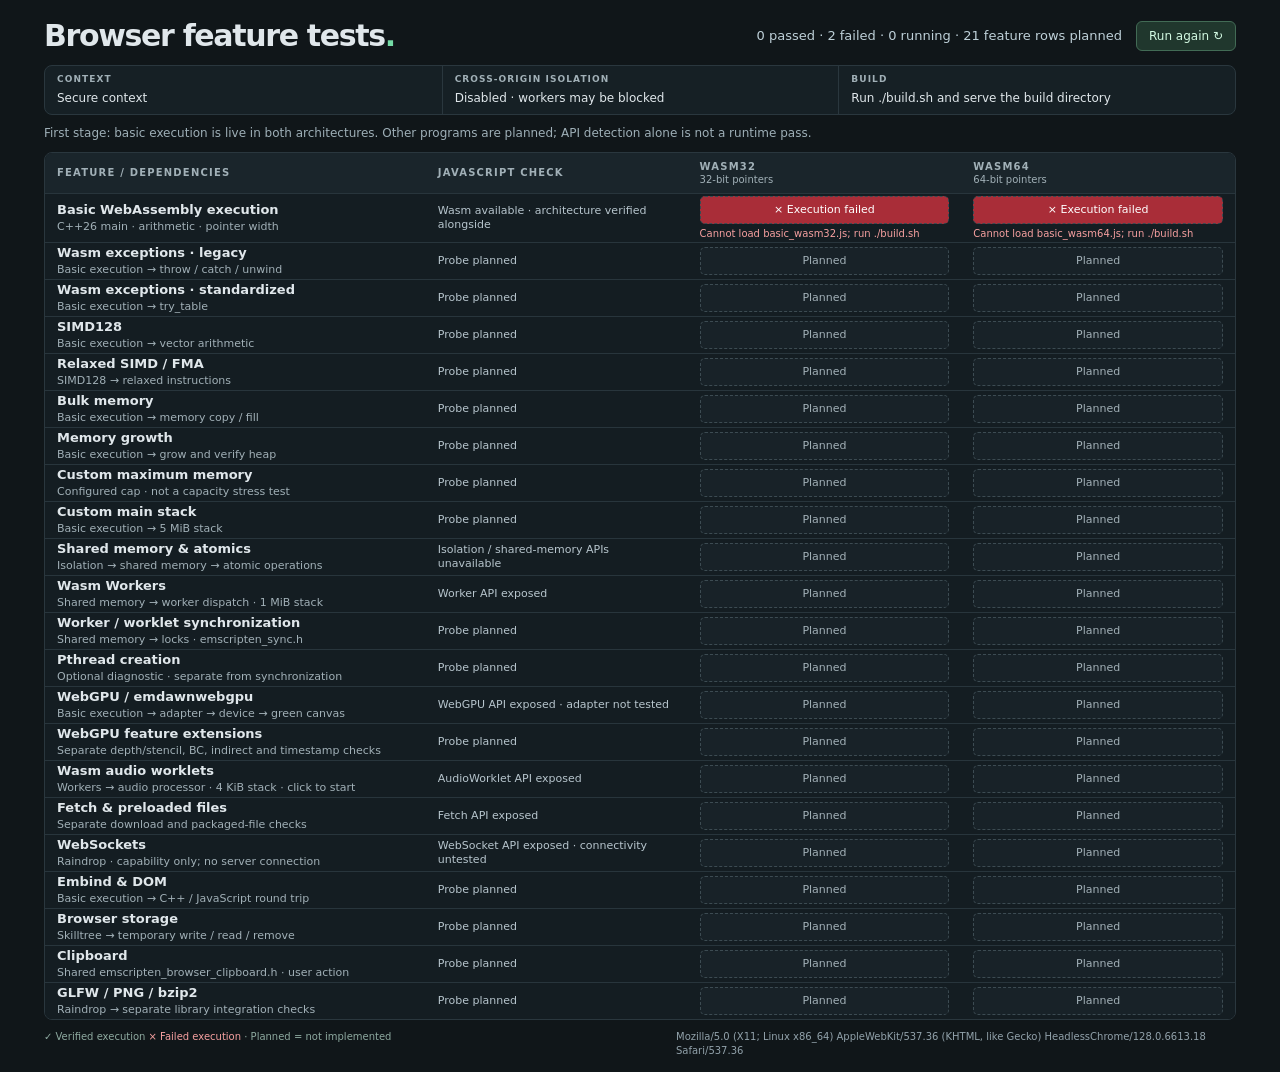
==== html/index.html @ 1ac699ba "initial feature test harness" ====
<!doctype html>
<html lang="en">
  <head>
    <meta charset="utf-8">
    <meta name="viewport" content="width=device-width, initial-scale=1">
    <title>Browser feature tests</title>
    <link rel="stylesheet" href="style.css">
    <script defer src="build-info.js"></script>
    <script defer src="checklist.js"></script>
    <script defer src="smoke.js"></script>
  </head>
  <body>
    <main>
      <header>
        <h1>Browser feature tests<span class="dot">.</span></h1>
        <div class="toolbar"><p id="summary" aria-live="polite">Preparing tests…</p><button id="rerun" type="button">Run again ↻</button></div>
      </header>
      <section class="environment" aria-label="Environment">
        <div><span class="label">CONTEXT</span><strong id="context">Checking…</strong></div>
        <div><span class="label">CROSS-ORIGIN ISOLATION</span><strong id="isolation">Checking…</strong></div>
        <div><span class="label">BUILD</span><strong id="build">Not built</strong></div>
      </section>
      <p class="note">First stage: basic execution is live in both architectures. Other programs are planned; API detection alone is not a runtime pass.</p>
      <div class="table-scroll">
        <table>
          <caption class="sr-only">Feature detection and independent wasm32 and wasm64 execution results</caption>
          <thead><tr><th scope="col">FEATURE / DEPENDENCIES</th><th scope="col">JAVASCRIPT CHECK</th><th scope="col">WASM32 <span>32-bit pointers</span></th><th scope="col">WASM64 <span>64-bit pointers</span></th></tr></thead>
          <tbody id="tests"></tbody>
        </table>
      </div>
      <footer><span>✓ Verified execution <span class="legend-fail">× Failed execution</span> · Planned = not implemented</span><span id="browser"></span></footer>
      <noscript>JavaScript must be enabled to run these checks.</noscript>
    </main>
  </body>
</html>
---- html/style.css ----
:root { color-scheme: dark; font-family: system-ui, sans-serif; color: #e0e7eb; background: #101619; }
* { box-sizing: border-box; }
body { margin: 0; }
main { max-width: 1240px; padding: 18px 24px 14px; margin: auto; }
.label, th { font-size: 10px; letter-spacing: .12em; font-weight: 650; color: #a1b0b7; }
header { display: flex; align-items: center; justify-content: space-between; gap: 12px; flex-wrap: wrap; margin-bottom: 12px; }
h1 { font-size: clamp(24px, 3vw, 30px); font-weight: 650; letter-spacing: -.045em; margin: 0; }
.dot { color: #74dba6; }
.toolbar { display: flex; align-items: center; justify-content: space-between; margin: 0; gap: 14px; }
#summary { font-size: 13px; color: #bed0d8; margin: 0; }
button { background: #20372d; border: 1px solid #426b55; color: #d2f9e2; border-radius: 6px; padding: 7px 12px; cursor: pointer; font: inherit; font-size: 12px; }
button:hover { background: #2b493b; }
button:focus-visible { outline: 2px solid #8fecb9; outline-offset: 3px; }
.environment { display: grid; grid-template-columns: 1fr 1fr 1fr; border: 1px solid #2a373e; border-radius: 8px; background: #162025; }
.environment > div { padding: 8px 12px; }
.environment > div + div { border-left: 1px solid #2a373e; }
.label { display: block; margin-bottom: 3px; font-size: 9px; }
strong { font-size: 12px; font-weight: 500; }
.note { font-size: 12px; color: #9eafb7; margin: 10px 0; line-height: 1.4; }
.table-scroll { overflow-x: auto; border: 1px solid #2a373e; border-radius: 8px; }
table { width: 100%; border-collapse: collapse; table-layout: fixed; min-width: 720px; }
th { text-align: left; padding: 8px 12px; background: #1a252b; }
th:first-child { width: 32%; } th:nth-child(2) { width: 22%; }
th span { display: block; font-weight: 400; letter-spacing: 0; color: #a1b0b7; margin-top: 2px; }
td { border-top: 1px solid #28353c; padding: 2px 12px; vertical-align: middle; background: #141d22; }
.feature { font-size: 13px; font-weight: 550; line-height: 1.25; margin-bottom: 2px; }
.description { font-size: 11px; color: #a1b0b7; line-height: 1.25; }
.detection { font-size: 11px; line-height: 1.3; color: #b7c5cd; }
.detected { color: #87dbad; }
.preview { height: 28px; border: 1px dashed #3c4b52; border-radius: 5px; color: #a3b1b8; display: grid; place-items: center; font-size: 11px; background: #182228; }
iframe { display: block; width: 100%; height: 28px; border: 0; border-radius: 5px; background: #20312a; }
.result { font-size: 10px; color: #a8bac3; line-height: 1.3; margin-top: 3px; overflow-wrap: anywhere; }
.result.failed, .legend-fail { color: #f6a0a0; }
footer { display: flex; flex-wrap: wrap; gap: 8px; justify-content: space-between; color: #8eaaa0; font-size: 10px; padding-top: 10px; line-height: 1.4; }
#browser { color: #92a2ab; max-width: 560px; }
.sr-only { position: absolute; width: 1px; height: 1px; overflow: hidden; clip-path: inset(50%); }
@media(max-width: 650px) { main { padding: 14px 12px; } .environment { grid-template-columns: 1fr; } .environment > div + div { border-left: 0; border-top: 1px solid #2a373e; } }
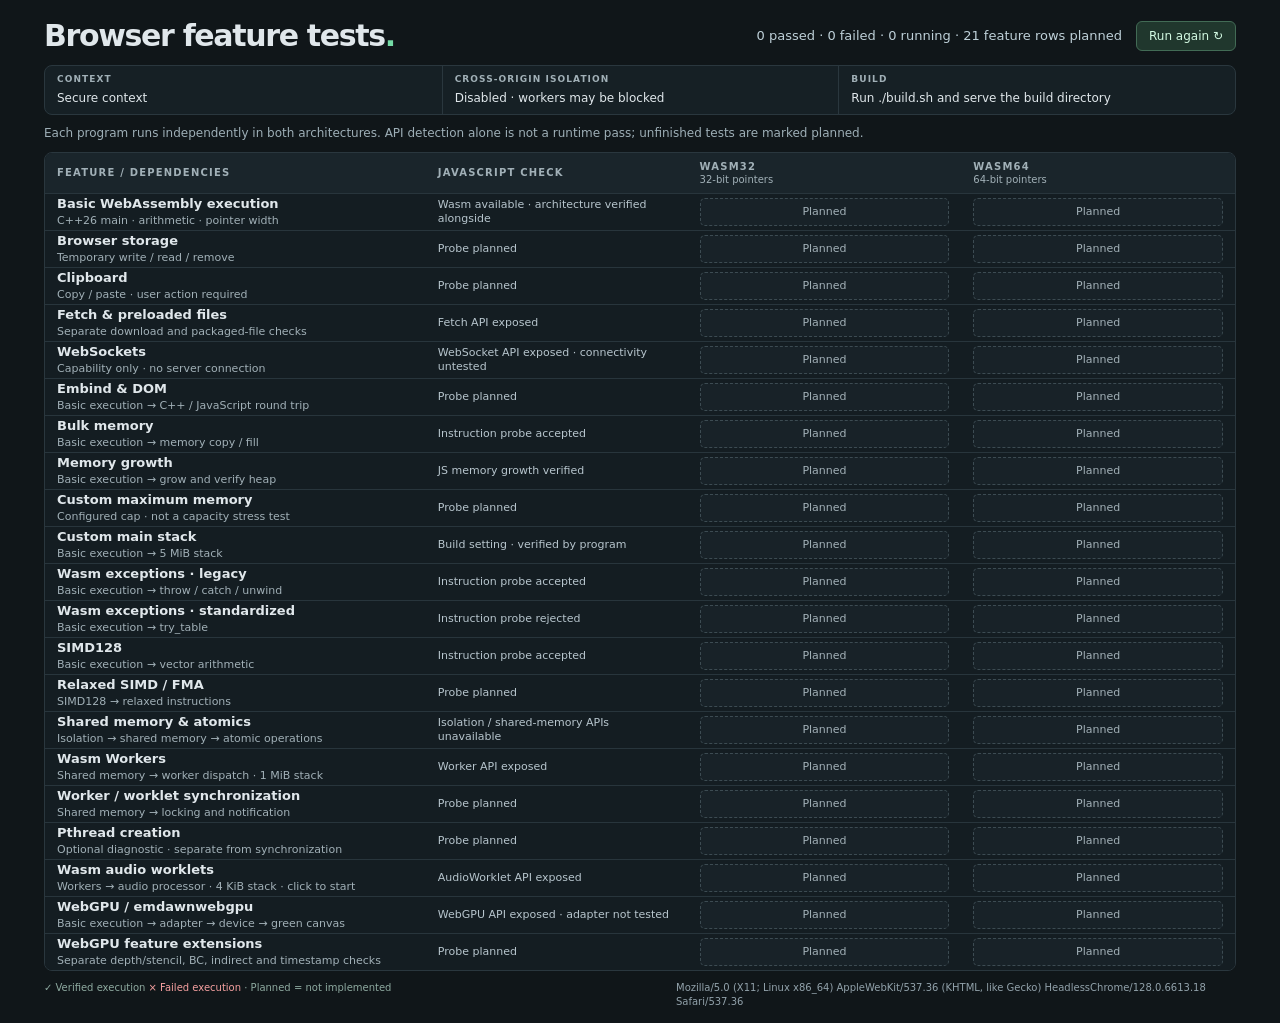
==== commit c0d1ed50: "add more tests" ====
--- a/html/index.html
+++ b/html/index.html
@@ -6,6 +6,7 @@
     <title>Browser feature tests</title>
     <link rel="stylesheet" href="style.css">
     <script defer src="build-info.js"></script>
+    <script defer src="test-list.js"></script>
     <script defer src="checklist.js"></script>
     <script defer src="smoke.js"></script>
   </head>
@@ -20,7 +21,7 @@
         <div><span class="label">CROSS-ORIGIN ISOLATION</span><strong id="isolation">Checking…</strong></div>
         <div><span class="label">BUILD</span><strong id="build">Not built</strong></div>
       </section>
-      <p class="note">First stage: basic execution is live in both architectures. Other programs are planned; API detection alone is not a runtime pass.</p>
+      <p class="note">Each program runs independently in both architectures. API detection alone is not a runtime pass; unfinished tests are marked planned.</p>
       <div class="table-scroll">
         <table>
           <caption class="sr-only">Feature detection and independent wasm32 and wasm64 execution results</caption>
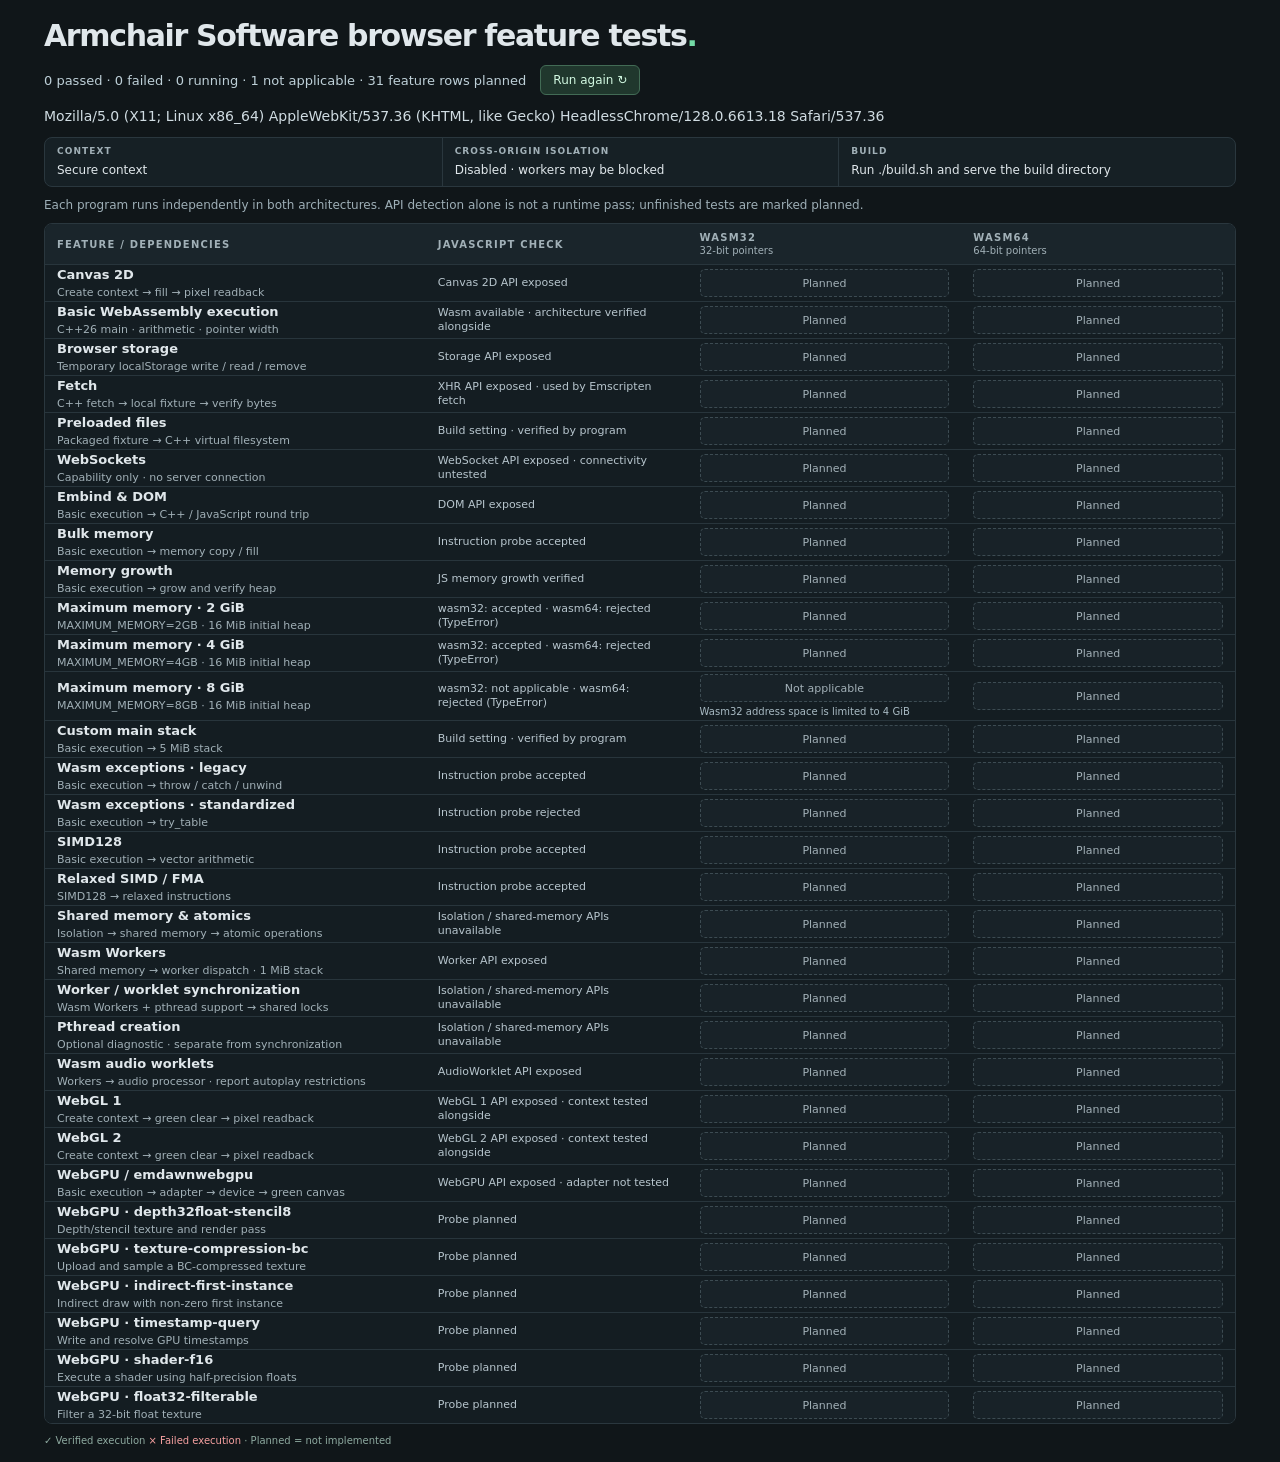
==== commit 7973c8e2: "more tests, adjust layout" ====
--- a/html/index.html
+++ b/html/index.html
@@ -3,7 +3,7 @@
   <head>
     <meta charset="utf-8">
     <meta name="viewport" content="width=device-width, initial-scale=1">
-    <title>Browser feature tests</title>
+    <title>Armchair Software browser feature tests</title>
     <link rel="stylesheet" href="style.css">
     <script defer src="build-info.js"></script>
     <script defer src="test-list.js"></script>
@@ -13,9 +13,10 @@
   <body>
     <main>
       <header>
-        <h1>Browser feature tests<span class="dot">.</span></h1>
+        <h1>Armchair Software browser feature tests<span class="dot">.</span></h1>
         <div class="toolbar"><p id="summary" aria-live="polite">Preparing tests…</p><button id="rerun" type="button">Run again ↻</button></div>
       </header>
+      <p id="browser" aria-label="Browser user agent"></p>
       <section class="environment" aria-label="Environment">
         <div><span class="label">CONTEXT</span><strong id="context">Checking…</strong></div>
         <div><span class="label">CROSS-ORIGIN ISOLATION</span><strong id="isolation">Checking…</strong></div>
@@ -29,7 +30,7 @@
           <tbody id="tests"></tbody>
         </table>
       </div>
-      <footer><span>✓ Verified execution <span class="legend-fail">× Failed execution</span> · Planned = not implemented</span><span id="browser"></span></footer>
+      <footer><span>✓ Verified execution <span class="legend-fail">× Failed execution</span> · Planned = not implemented</span></footer>
       <noscript>JavaScript must be enabled to run these checks.</noscript>
     </main>
   </body>
--- a/html/style.css
+++ b/html/style.css
@@ -32,6 +32,6 @@
 .result { font-size: 10px; color: #a8bac3; line-height: 1.3; margin-top: 3px; overflow-wrap: anywhere; }
 .result.failed, .legend-fail { color: #f6a0a0; }
 footer { display: flex; flex-wrap: wrap; gap: 8px; justify-content: space-between; color: #8eaaa0; font-size: 10px; padding-top: 10px; line-height: 1.4; }
-#browser { color: #92a2ab; max-width: 560px; }
+#browser { color: #d0dce2; font-size: 14px; font-weight: 500; line-height: 1.4; margin: 0 0 10px; overflow-wrap: anywhere; }
 .sr-only { position: absolute; width: 1px; height: 1px; overflow: hidden; clip-path: inset(50%); }
 @media(max-width: 650px) { main { padding: 14px 12px; } .environment { grid-template-columns: 1fr; } .environment > div + div { border-left: 0; border-top: 1px solid #2a373e; } }
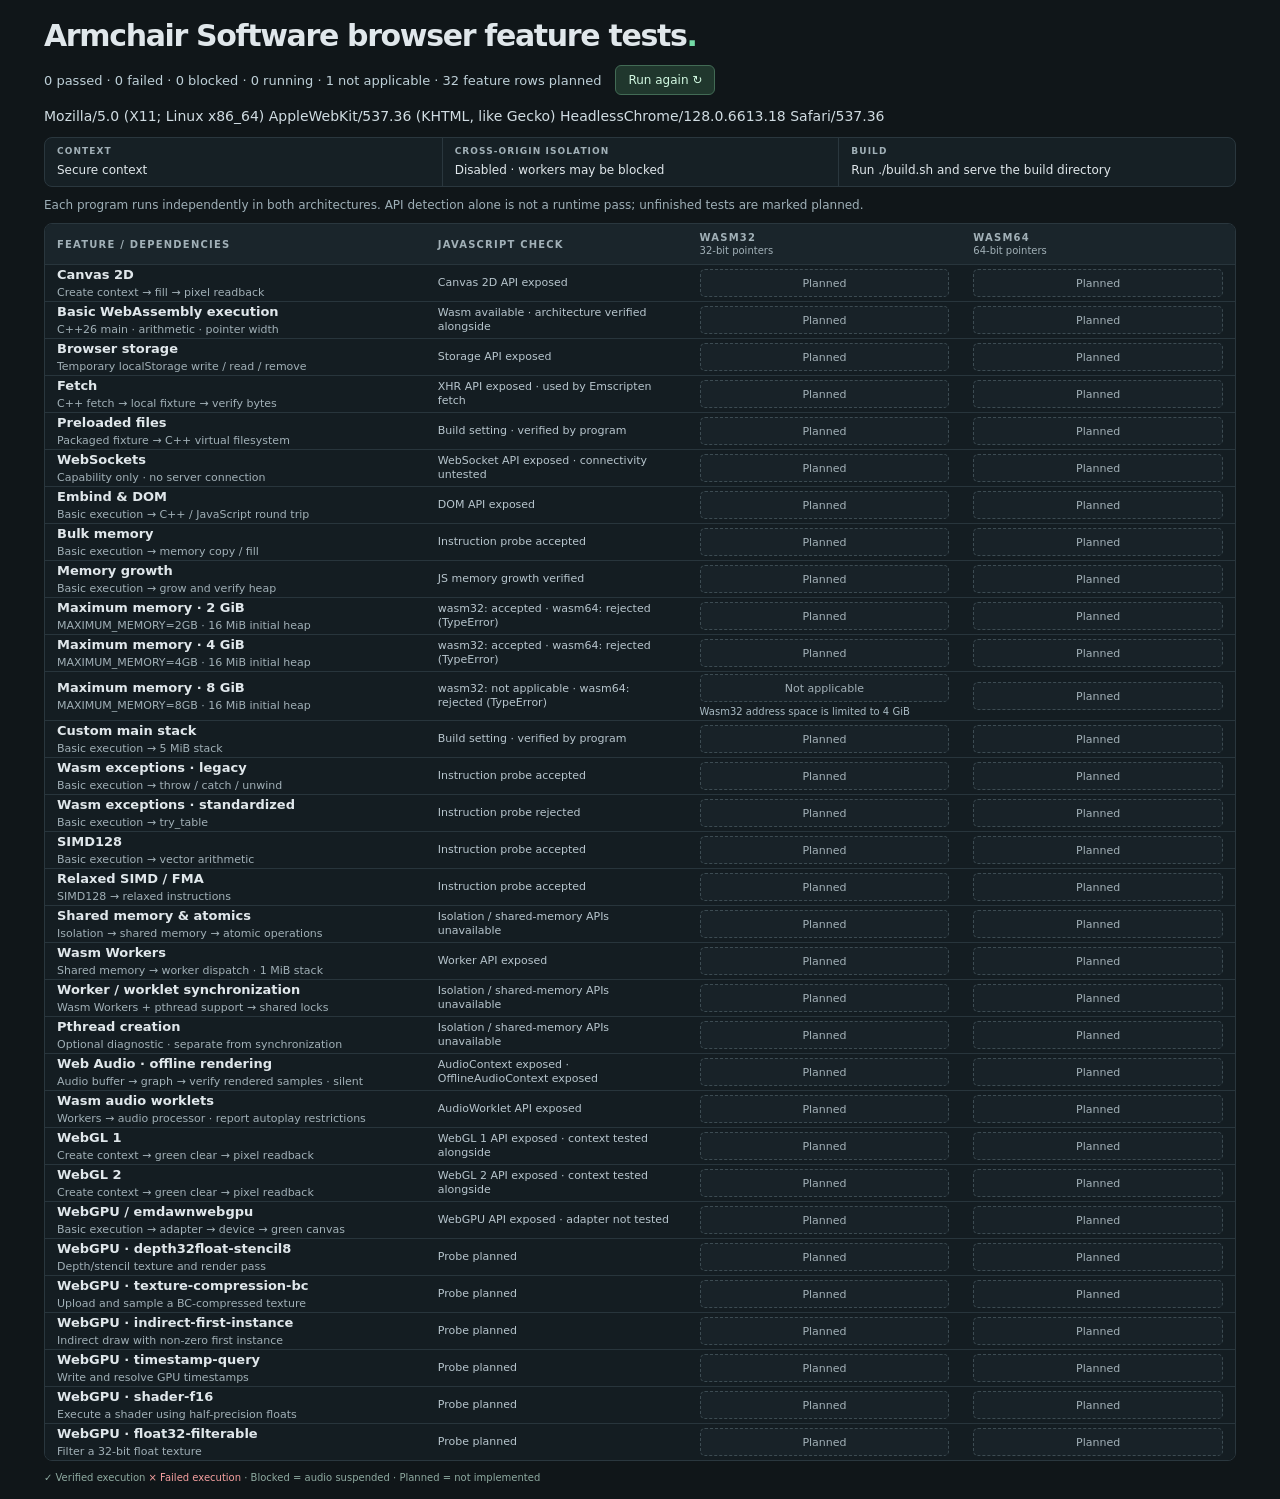
==== commit 16a62e9b: "max memory and audio tests" ====
--- a/html/index.html
+++ b/html/index.html
@@ -30,7 +30,7 @@
           <tbody id="tests"></tbody>
         </table>
       </div>
-      <footer><span>✓ Verified execution <span class="legend-fail">× Failed execution</span> · Planned = not implemented</span></footer>
+      <footer><span>✓ Verified execution <span class="legend-fail">× Failed execution</span> · Blocked = audio suspended · Planned = not implemented</span></footer>
       <noscript>JavaScript must be enabled to run these checks.</noscript>
     </main>
   </body>
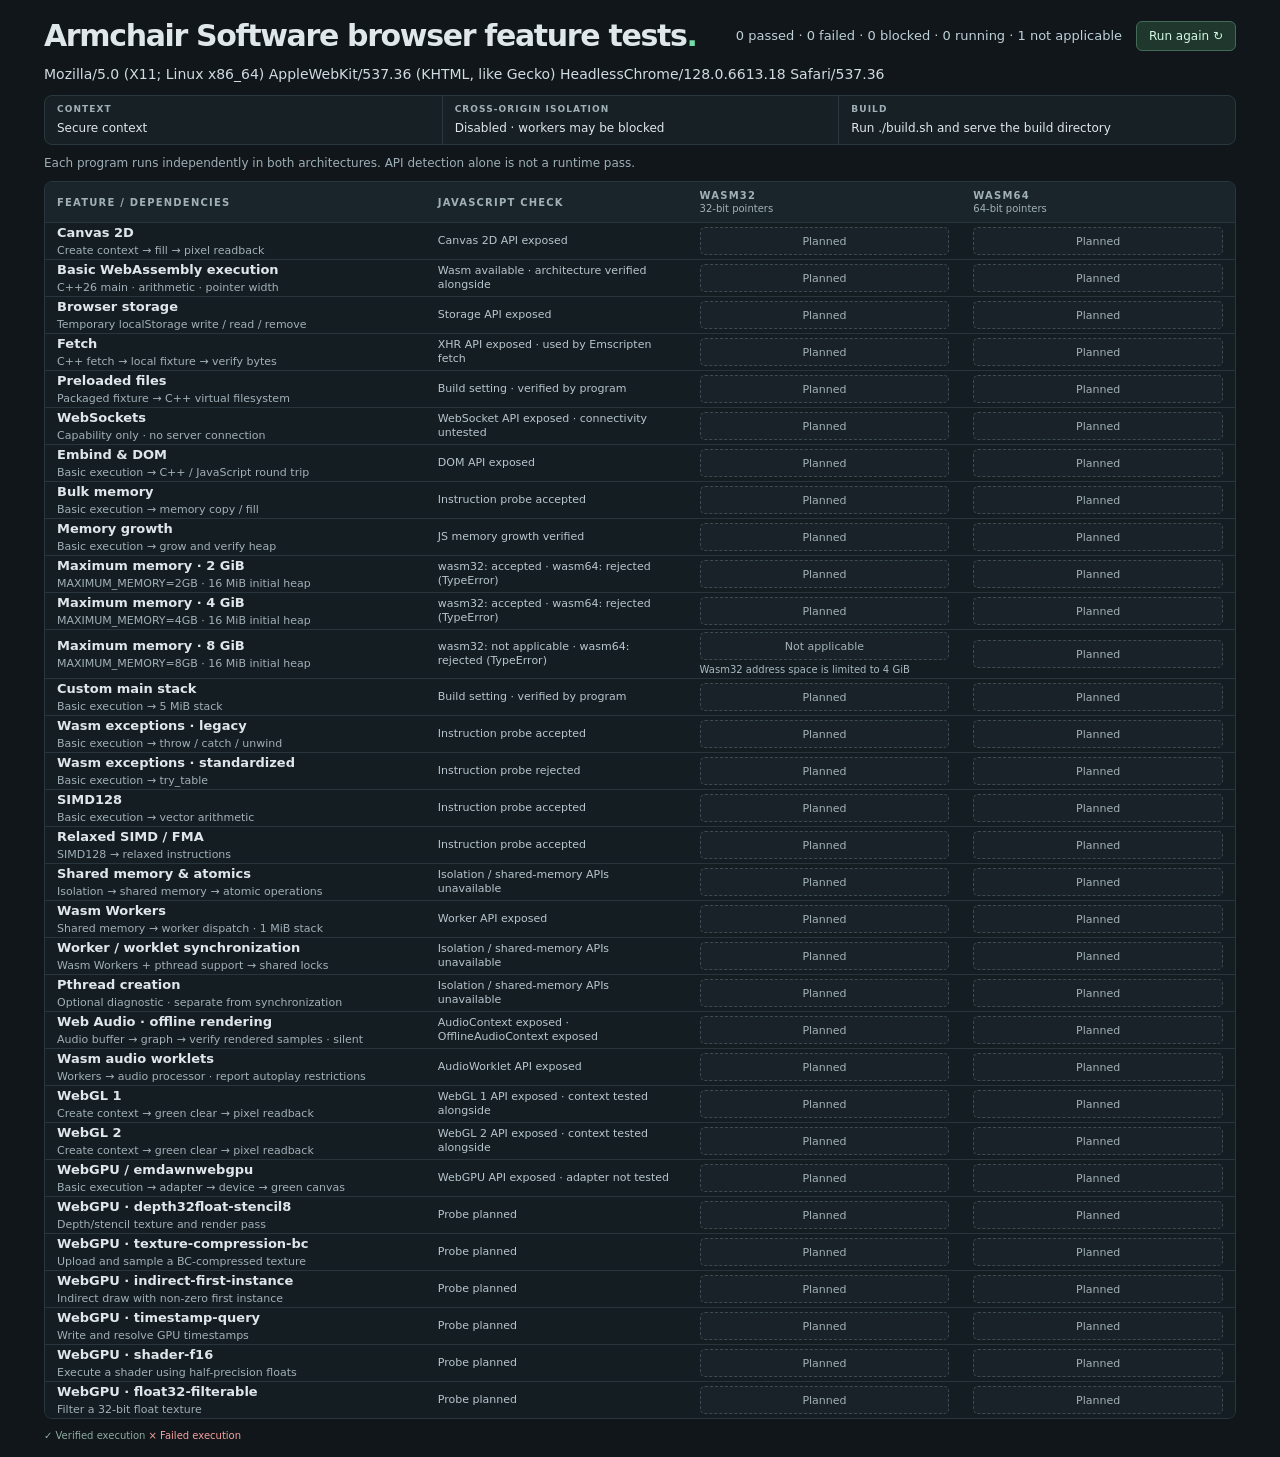
==== commit 12ff2d41: "audio worklet tests and less verbose messages" ====
--- a/html/index.html
+++ b/html/index.html
@@ -22,7 +22,7 @@
         <div><span class="label">CROSS-ORIGIN ISOLATION</span><strong id="isolation">Checking…</strong></div>
         <div><span class="label">BUILD</span><strong id="build">Not built</strong></div>
       </section>
-      <p class="note">Each program runs independently in both architectures. API detection alone is not a runtime pass; unfinished tests are marked planned.</p>
+      <p class="note">Each program runs independently in both architectures. API detection alone is not a runtime pass.</p>
       <div class="table-scroll">
         <table>
           <caption class="sr-only">Feature detection and independent wasm32 and wasm64 execution results</caption>
@@ -30,7 +30,7 @@
           <tbody id="tests"></tbody>
         </table>
       </div>
-      <footer><span>✓ Verified execution <span class="legend-fail">× Failed execution</span> · Blocked = audio suspended · Planned = not implemented</span></footer>
+      <footer><span>✓ Verified execution <span class="legend-fail">× Failed execution</span></span></footer>
       <noscript>JavaScript must be enabled to run these checks.</noscript>
     </main>
   </body>
--- a/html/style.css
+++ b/html/style.css
@@ -9,6 +9,7 @@
 .toolbar { display: flex; align-items: center; justify-content: space-between; margin: 0; gap: 14px; }
 #summary { font-size: 13px; color: #bed0d8; margin: 0; }
 button { background: #20372d; border: 1px solid #426b55; color: #d2f9e2; border-radius: 6px; padding: 7px 12px; cursor: pointer; font: inherit; font-size: 12px; }
+.audio-retry { display: block; width: 100%; height: 28px; padding: 0 8px; }
 button:hover { background: #2b493b; }
 button:focus-visible { outline: 2px solid #8fecb9; outline-offset: 3px; }
 .environment { display: grid; grid-template-columns: 1fr 1fr 1fr; border: 1px solid #2a373e; border-radius: 8px; background: #162025; }
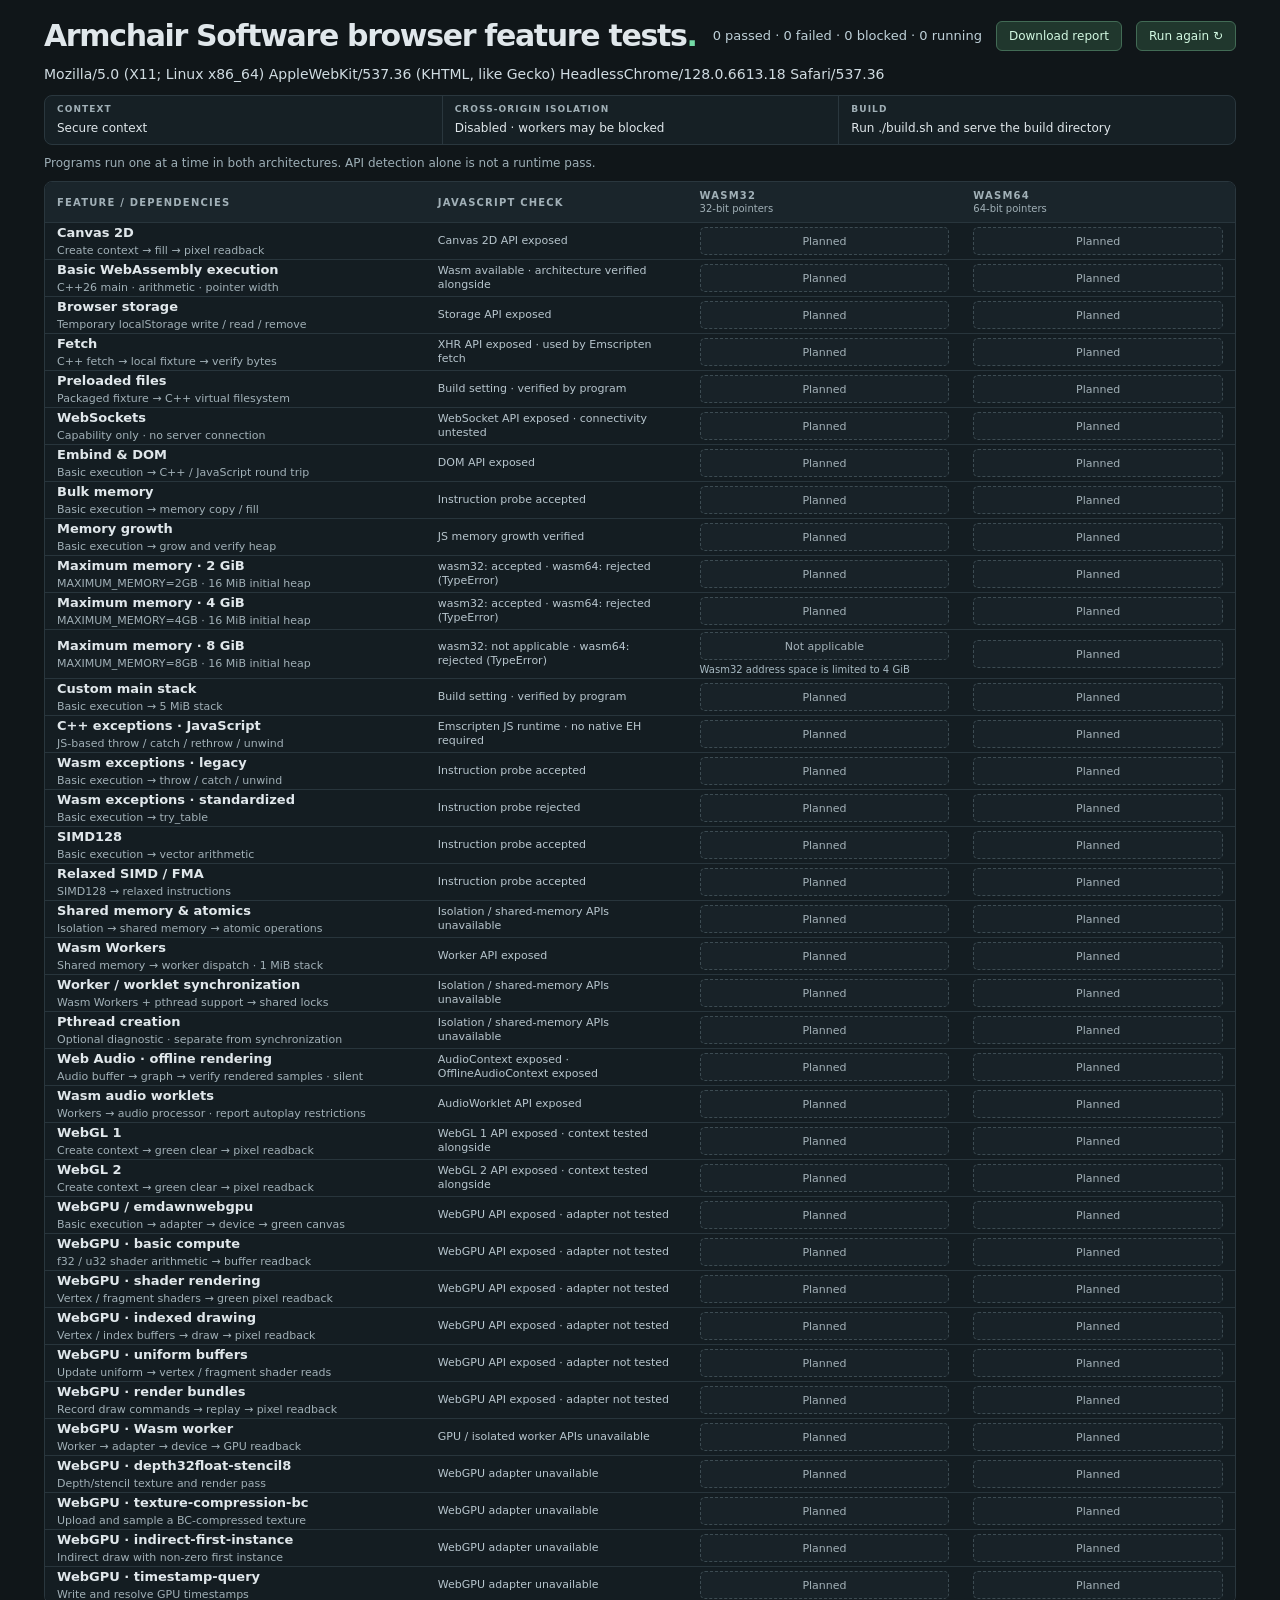
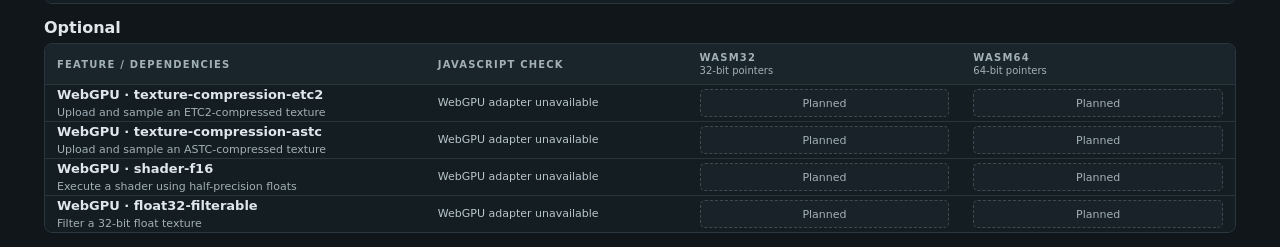
==== commit 6498a068: "more webgpu tests, optional tests, areport download, nd cleanup after running when refreshing" ====
--- a/html/index.html
+++ b/html/index.html
@@ -14,7 +14,7 @@
     <main>
       <header>
         <h1>Armchair Software browser feature tests<span class="dot">.</span></h1>
-        <div class="toolbar"><p id="summary" aria-live="polite">Preparing tests…</p><button id="rerun" type="button">Run again ↻</button></div>
+        <div class="toolbar"><p id="summary" aria-live="polite">Preparing tests…</p><button id="download" type="button" disabled>Download report</button><button id="rerun" type="button">Run again ↻</button></div>
       </header>
       <p id="browser" aria-label="Browser user agent"></p>
       <section class="environment" aria-label="Environment">
@@ -22,7 +22,7 @@
         <div><span class="label">CROSS-ORIGIN ISOLATION</span><strong id="isolation">Checking…</strong></div>
         <div><span class="label">BUILD</span><strong id="build">Not built</strong></div>
       </section>
-      <p class="note">Each program runs independently in both architectures. API detection alone is not a runtime pass.</p>
+      <p class="note">Programs run one at a time in both architectures. API detection alone is not a runtime pass.</p>
       <div class="table-scroll">
         <table>
           <caption class="sr-only">Feature detection and independent wasm32 and wasm64 execution results</caption>
@@ -30,7 +30,16 @@
           <tbody id="tests"></tbody>
         </table>
       </div>
-      <footer><span>✓ Verified execution <span class="legend-fail">× Failed execution</span></span></footer>
+      <section aria-labelledby="optional-heading">
+        <h2 id="optional-heading">Optional</h2>
+        <div class="table-scroll">
+          <table>
+            <caption class="sr-only">Optional WebGPU feature tests</caption>
+            <thead><tr><th scope="col">FEATURE / DEPENDENCIES</th><th scope="col">JAVASCRIPT CHECK</th><th scope="col">WASM32 <span>32-bit pointers</span></th><th scope="col">WASM64 <span>64-bit pointers</span></th></tr></thead>
+            <tbody id="optional-tests"></tbody>
+          </table>
+        </div>
+      </section>
       <noscript>JavaScript must be enabled to run these checks.</noscript>
     </main>
   </body>
--- a/html/style.css
+++ b/html/style.css
@@ -5,12 +5,14 @@
 .label, th { font-size: 10px; letter-spacing: .12em; font-weight: 650; color: #a1b0b7; }
 header { display: flex; align-items: center; justify-content: space-between; gap: 12px; flex-wrap: wrap; margin-bottom: 12px; }
 h1 { font-size: clamp(24px, 3vw, 30px); font-weight: 650; letter-spacing: -.045em; margin: 0; }
+h2 { font-size: 16px; font-weight: 600; margin: 14px 0 6px; }
 .dot { color: #74dba6; }
-.toolbar { display: flex; align-items: center; justify-content: space-between; margin: 0; gap: 14px; }
+.toolbar { display: flex; flex-wrap: wrap; align-items: center; justify-content: space-between; margin: 0; gap: 14px; }
 #summary { font-size: 13px; color: #bed0d8; margin: 0; }
 button { background: #20372d; border: 1px solid #426b55; color: #d2f9e2; border-radius: 6px; padding: 7px 12px; cursor: pointer; font: inherit; font-size: 12px; }
 .audio-retry { display: block; width: 100%; height: 28px; padding: 0 8px; }
-button:hover { background: #2b493b; }
+button:hover:enabled { background: #2b493b; }
+button:disabled { opacity: .45; cursor: default; }
 button:focus-visible { outline: 2px solid #8fecb9; outline-offset: 3px; }
 .environment { display: grid; grid-template-columns: 1fr 1fr 1fr; border: 1px solid #2a373e; border-radius: 8px; background: #162025; }
 .environment > div { padding: 8px 12px; }
@@ -29,10 +31,10 @@
 .detection { font-size: 11px; line-height: 1.3; color: #b7c5cd; }
 .detected { color: #87dbad; }
 .preview { height: 28px; border: 1px dashed #3c4b52; border-radius: 5px; color: #a3b1b8; display: grid; place-items: center; font-size: 11px; background: #182228; }
+.preview.completed { border: 0; font-size: 12px; }
 iframe { display: block; width: 100%; height: 28px; border: 0; border-radius: 5px; background: #20312a; }
 .result { font-size: 10px; color: #a8bac3; line-height: 1.3; margin-top: 3px; overflow-wrap: anywhere; }
-.result.failed, .legend-fail { color: #f6a0a0; }
-footer { display: flex; flex-wrap: wrap; gap: 8px; justify-content: space-between; color: #8eaaa0; font-size: 10px; padding-top: 10px; line-height: 1.4; }
+.result.failed { color: #f6a0a0; }
 #browser { color: #d0dce2; font-size: 14px; font-weight: 500; line-height: 1.4; margin: 0 0 10px; overflow-wrap: anywhere; }
 .sr-only { position: absolute; width: 1px; height: 1px; overflow: hidden; clip-path: inset(50%); }
 @media(max-width: 650px) { main { padding: 14px 12px; } .environment { grid-template-columns: 1fr; } .environment > div + div { border-left: 0; border-top: 1px solid #2a373e; } }
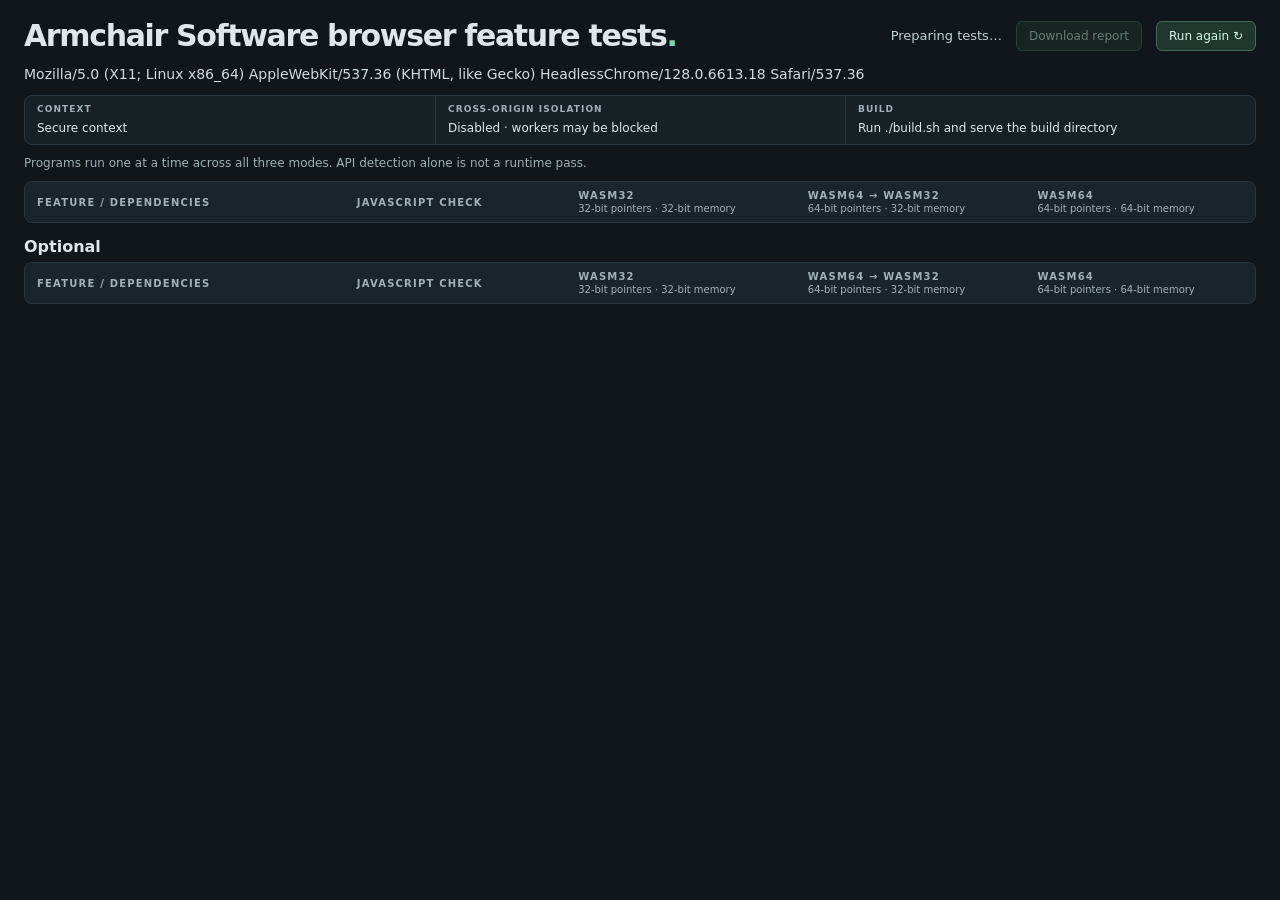
==== commit 793b4698: "test memory lowering mode, 64bit WASM in 32bit memory" ====
--- a/html/index.html
+++ b/html/index.html
@@ -4,6 +4,22 @@
     <meta charset="utf-8">
     <meta name="viewport" content="width=device-width, initial-scale=1">
     <title>Armchair Software browser feature tests</title>
+    <meta name="description" content="Test your browser's WebGPU, WebAssembly, workers, audio and memory support with independent wasm32 and wasm64 programs.">
+    <link rel="canonical" href="https://armchair.software/browser-feature-test">
+    <meta property="og:type" content="website">
+    <meta property="og:url" content="https://armchair.software/browser-feature-test">
+    <meta property="og:title" content="Armchair Software browser feature tests">
+    <meta property="og:description" content="Test your browser's WebGPU, WebAssembly, workers, audio and memory support with independent wasm32 and wasm64 programs.">
+    <meta property="og:image" content="https://armchair.software/browser-feature-test/social-preview.jpg">
+    <meta property="og:image:type" content="image/jpeg">
+    <meta property="og:image:width" content="1774">
+    <meta property="og:image:height" content="887">
+    <meta property="og:image:alt" content="Armchair Software browser feature tests with wasm32 and wasm64 checklists for WebGPU, workers, audio and memory.">
+    <meta name="twitter:card" content="summary_large_image">
+    <meta name="twitter:title" content="Armchair Software browser feature tests">
+    <meta name="twitter:description" content="Test your browser's WebGPU, WebAssembly, workers, audio and memory support with independent wasm32 and wasm64 programs.">
+    <meta name="twitter:image" content="https://armchair.software/browser-feature-test/social-preview.jpg">
+    <meta name="twitter:image:alt" content="Armchair Software browser feature tests with wasm32 and wasm64 checklists for WebGPU, workers, audio and memory.">
     <link rel="stylesheet" href="style.css">
     <script defer src="build-info.js"></script>
     <script defer src="test-list.js"></script>
@@ -22,11 +38,11 @@
         <div><span class="label">CROSS-ORIGIN ISOLATION</span><strong id="isolation">Checking…</strong></div>
         <div><span class="label">BUILD</span><strong id="build">Not built</strong></div>
       </section>
-      <p class="note">Programs run one at a time in both architectures. API detection alone is not a runtime pass.</p>
+      <p class="note">Programs run one at a time across all three modes. API detection alone is not a runtime pass.</p>
       <div class="table-scroll">
         <table>
-          <caption class="sr-only">Feature detection and independent wasm32 and wasm64 execution results</caption>
-          <thead><tr><th scope="col">FEATURE / DEPENDENCIES</th><th scope="col">JAVASCRIPT CHECK</th><th scope="col">WASM32 <span>32-bit pointers</span></th><th scope="col">WASM64 <span>64-bit pointers</span></th></tr></thead>
+          <caption class="sr-only">Feature detection and independent wasm32, lowered wasm64 and native wasm64 execution results</caption>
+          <thead><tr><th scope="col">FEATURE / DEPENDENCIES</th><th scope="col">JAVASCRIPT CHECK</th><th scope="col">WASM32 <span>32-bit pointers · 32-bit memory</span></th><th scope="col">WASM64 → WASM32 <span>64-bit pointers · 32-bit memory</span></th><th scope="col">WASM64 <span>64-bit pointers · 64-bit memory</span></th></tr></thead>
           <tbody id="tests"></tbody>
         </table>
       </div>
@@ -35,7 +51,7 @@
         <div class="table-scroll">
           <table>
             <caption class="sr-only">Optional WebGPU feature tests</caption>
-            <thead><tr><th scope="col">FEATURE / DEPENDENCIES</th><th scope="col">JAVASCRIPT CHECK</th><th scope="col">WASM32 <span>32-bit pointers</span></th><th scope="col">WASM64 <span>64-bit pointers</span></th></tr></thead>
+            <thead><tr><th scope="col">FEATURE / DEPENDENCIES</th><th scope="col">JAVASCRIPT CHECK</th><th scope="col">WASM32 <span>32-bit pointers · 32-bit memory</span></th><th scope="col">WASM64 → WASM32 <span>64-bit pointers · 32-bit memory</span></th><th scope="col">WASM64 <span>64-bit pointers · 64-bit memory</span></th></tr></thead>
             <tbody id="optional-tests"></tbody>
           </table>
         </div>
--- a/html/style.css
+++ b/html/style.css
@@ -1,7 +1,7 @@
 :root { color-scheme: dark; font-family: system-ui, sans-serif; color: #e0e7eb; background: #101619; }
 * { box-sizing: border-box; }
 body { margin: 0; }
-main { max-width: 1240px; padding: 18px 24px 14px; margin: auto; }
+main { max-width: 1540px; padding: 18px 24px 14px; margin: auto; }
 .label, th { font-size: 10px; letter-spacing: .12em; font-weight: 650; color: #a1b0b7; }
 header { display: flex; align-items: center; justify-content: space-between; gap: 12px; flex-wrap: wrap; margin-bottom: 12px; }
 h1 { font-size: clamp(24px, 3vw, 30px); font-weight: 650; letter-spacing: -.045em; margin: 0; }
@@ -21,9 +21,9 @@
 strong { font-size: 12px; font-weight: 500; }
 .note { font-size: 12px; color: #9eafb7; margin: 10px 0; line-height: 1.4; }
 .table-scroll { overflow-x: auto; border: 1px solid #2a373e; border-radius: 8px; }
-table { width: 100%; border-collapse: collapse; table-layout: fixed; min-width: 720px; }
+table { width: 100%; border-collapse: collapse; table-layout: fixed; min-width: 1080px; }
 th { text-align: left; padding: 8px 12px; background: #1a252b; }
-th:first-child { width: 32%; } th:nth-child(2) { width: 22%; }
+th:first-child { width: 26%; } th:nth-child(2) { width: 18%; }
 th span { display: block; font-weight: 400; letter-spacing: 0; color: #a1b0b7; margin-top: 2px; }
 td { border-top: 1px solid #28353c; padding: 2px 12px; vertical-align: middle; background: #141d22; }
 .feature { font-size: 13px; font-weight: 550; line-height: 1.25; margin-bottom: 2px; }
